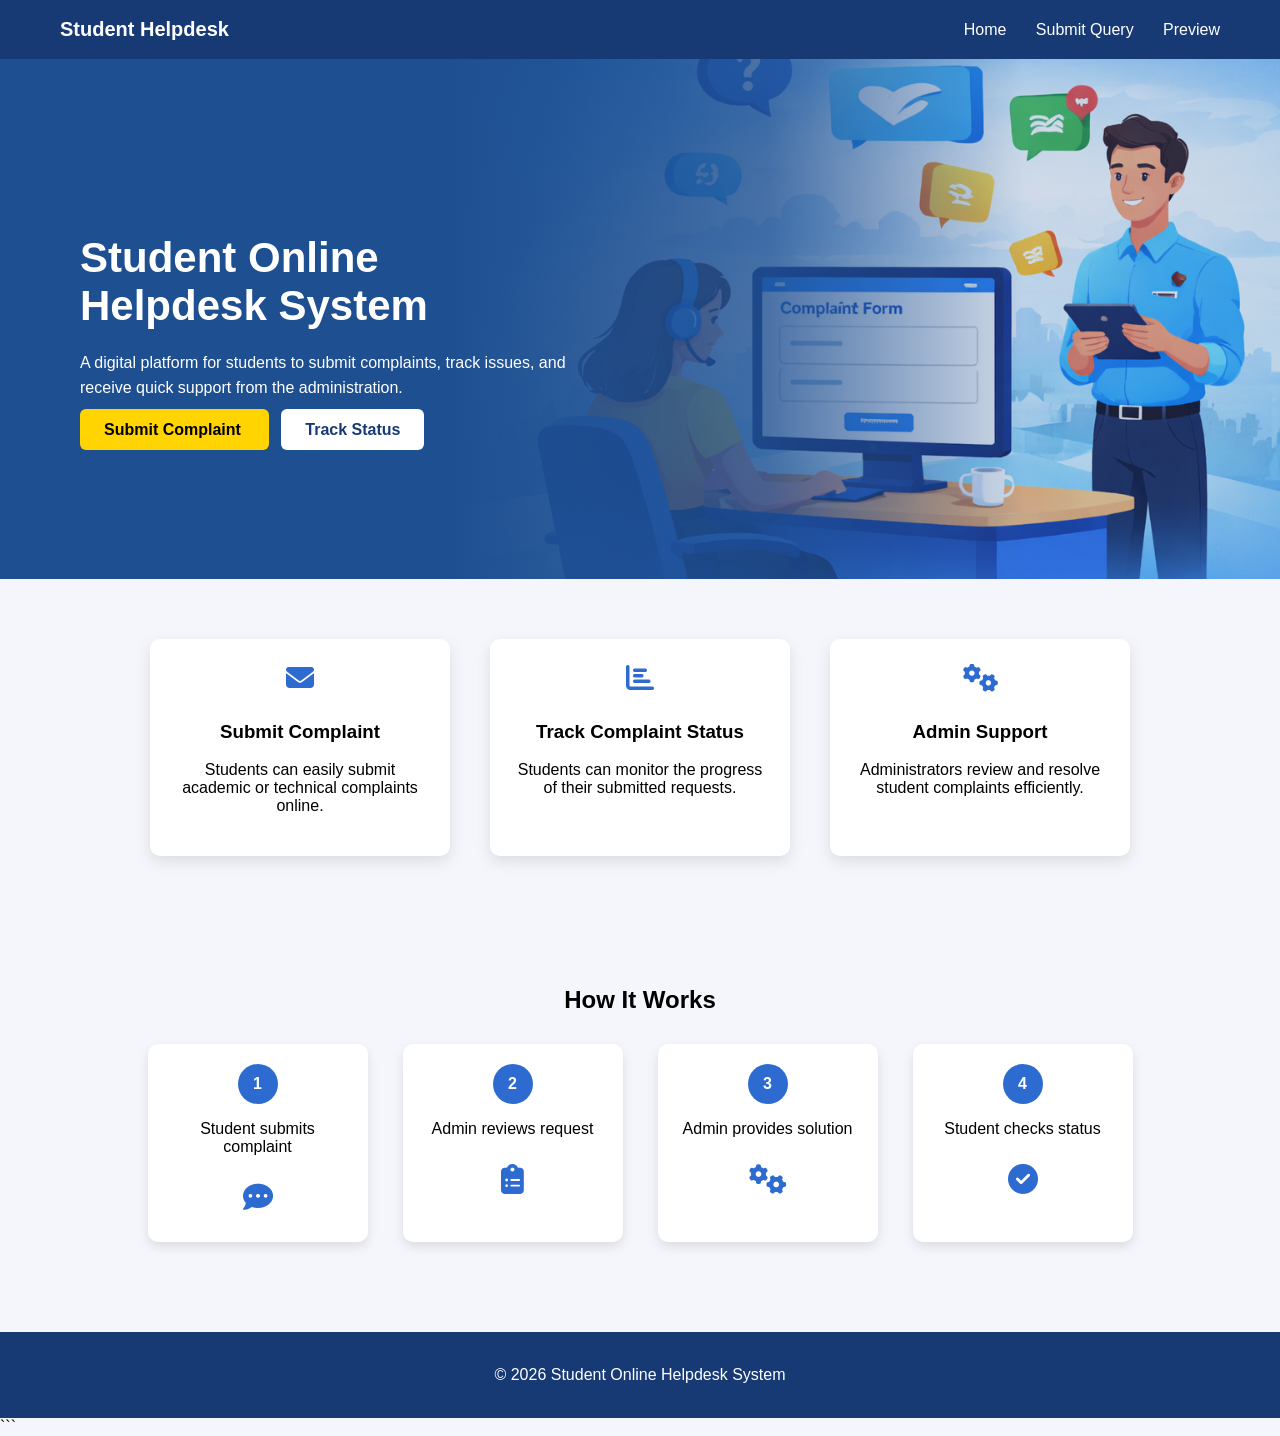
==== index.html @ 587d03ab "Add files via upload" ====
<!DOCTYPE html>
<html>
<head>
<title>Student Online Helpdesk System</title>
<link rel="stylesheet" href="style.css">
<link rel="stylesheet" href="https://cdnjs.cloudflare.com/ajax/libs/font-awesome/6.5.0/css/all.min.css">
</head>
<body>

<div class="navbar">

<div class="logo">Student Helpdesk</div>

<div class="nav-links">
<a href="index.html">Home</a>
<a href="submit_query.html">Submit Query</a>
<a href="preview.html">Preview</a>
</div>

</div>

<section class="hero">

<div class="hero-content">

<h1>Student Online<br>Helpdesk System</h1>

<p>
A digital platform for students to submit complaints,
track issues, and receive quick support from the administration.
</p>

<div class="hero-buttons">

<a class="btn-yellow" href="submit_query.html">
Submit Complaint
</a>

<a class="btn-white" href="preview.html">
Track Status
</a>

</div>

</div>

</section>


<div class="features">

<div class="card">
<i class="fas fa-envelope icon"></i>
<h3>Submit Complaint</h3>
<p>Students can easily submit academic or technical complaints online.</p>
</div>

<div class="card">
<i class="fas fa-chart-bar icon"></i>
<h3>Track Complaint Status</h3>
<p>Students can monitor the progress of their submitted requests.</p>
</div>

<div class="card">
<i class="fas fa-cogs icon"></i>
<h3>Admin Support</h3>
<p>Administrators review and resolve student complaints efficiently.</p>
</div>

</div>

</section>


<section class="how">

<h2>How It Works</h2>

<div class="steps">

<div class="step">
<div class="circle">1</div>
<p>Student submits complaint</p>
<i class="fas fa-comment-dots step-icon"></i>
</div>

<div class="step">
<div class="circle">2</div>
<p>Admin reviews request</p>
<i class="fas fa-clipboard-list step-icon"></i>
</div>

<div class="step">
<div class="circle">3</div>
<p>Admin provides solution</p>
<i class="fas fa-cogs step-icon"></i>
</div>

<div class="step">
<div class="circle">4</div>
<p>Student checks status</p>
<i class="fas fa-check-circle step-icon"></i>
</div>

</div>
</section>


<footer class="footer">
<p>© 2026 Student Online Helpdesk System</p>
</footer>

</body>
</html>
```
---- style.css ----
body{
margin:0;
font-family:Arial, sans-serif;
background:#f4f6fb;
}

/* NAVBAR */

.navbar{
display:flex;
justify-content:space-between;
align-items:center;
background:#173a75;
padding:18px 60px;
color:white;
}

.logo{
font-size:20px;
font-weight:bold;
}

.nav-links a{
color:white;
margin-left:25px;
text-decoration:none;
font-weight:500;
}


/* HERO SECTION */

.hero{
height:520px;
display:flex;
align-items:center;
padding-left:80px;

background:
linear-gradient(90deg,#1e4f91 35%, rgba(30,79,145,0.8) 60%, rgba(30,79,145,0.2) 80%),
url("images/helpdesk-bg.png");

background-size:cover;
background-position:right center;
background-repeat:no-repeat;

color:white;
}

.hero-content{
max-width:520px;
}

.hero-content h1{
font-size:42px;
margin-bottom:20px;
}

.hero-content p{
line-height:1.6;
}

.hero-buttons{
margin-top:20px;
}

.btn-yellow{
background:#ffd400;
padding:12px 24px;
border-radius:6px;
text-decoration:none;
color:black;
font-weight:bold;
margin-right:10px;
}

.btn-white{
background:white;
padding:12px 24px;
border-radius:6px;
text-decoration:none;
color:#1e4f91;
font-weight:bold;
}


/* BUTTONS */

.btn-yellow{
background:#ffd400;
color:black;
padding:12px 24px;
border-radius:6px;
text-decoration:none;
font-weight:bold;
margin-right:12px;
}

.btn-white{
background:white;
color:#173a75;
padding:12px 24px;
border-radius:6px;
text-decoration:none;
font-weight:bold;
}


/* FEATURES */

.features{
display:flex;
justify-content:center;
gap:40px;
padding:60px;
background:#f4f6fb;
}

.card{
background:white;
width:250px;
padding:25px;
border-radius:10px;
box-shadow:0 6px 15px rgba(0,0,0,0.1);
text-align:center;
}


/* HOW IT WORKS */

.how{
text-align:center;
padding:50px;
}

.steps{
display:flex;
justify-content:center;
gap:35px;
margin-top:30px;
}

.step{
background:white;
padding:20px;
width:180px;
border-radius:10px;
box-shadow:0 5px 12px rgba(0,0,0,0.1);
}

.circle{
background:#2e6bd1;
color:white;
width:40px;
height:40px;
border-radius:50%;
display:flex;
align-items:center;
justify-content:center;
margin:auto;
margin-bottom:10px;
font-weight:bold;
}


/* FOOTER */

.footer{
background:#173a75;
color:white;
text-align:center;
padding:18px;
margin-top:40px;
}

.icon{
font-size:28px;
color:#2e6bd1;
margin-bottom:10px;
}

.step-icon{
font-size:30px;
color:#2e6bd1;
margin:10px 0;
}

/* ========================= */
/* QUERY FORM PAGE */
/* ========================= */

.query-container{
display:flex;
justify-content:center;
align-items:center;
padding:60px;
}

.query-box{
background:white;
width:450px;
padding:30px;
border-radius:10px;
box-shadow:0 6px 15px rgba(0,0,0,0.1);
}

.query-box h2{
text-align:center;
margin-bottom:20px;
}

.query-box label{
display:block;
margin-top:10px;
font-weight:bold;
}

.query-box input,
.query-box select,
.query-box textarea{
width:100%;
padding:10px;
margin-top:5px;
border-radius:5px;
border:1px solid #ccc;
}

.query-box button{
margin-top:20px;
width:100%;
padding:12px;
background:#2e6bd1;
color:white;
border:none;
border-radius:6px;
font-size:16px;
cursor:pointer;
}

/* ========================= */
/* TABLE PAGE */
/* ========================= */

.table-container{
padding:60px;
text-align:center;
}

.table-container table{
margin:auto;
border-collapse:collapse;
width:70%;
background:white;
box-shadow:0 6px 15px rgba(0,0,0,0.1);
}

table th,
table td{
padding:12px;
border-bottom:1px solid #ddd;
}

table th{
background:#173a75;
color:white;
}

.pending{
color:orange;
font-weight:bold;
}

.solved{
color:green;
font-weight:bold;
}

/* ========================= */
/* LOGIN PAGE */
/* ========================= */

.container{
display:flex;
height:100vh;
}

.left{
flex:1;
background:#173a75;
color:white;
display:flex;
flex-direction:column;
justify-content:center;
align-items:center;
}

.right{
flex:1;
display:flex;
justify-content:center;
align-items:center;
background:#f4f6fb;
}

.login-box{
background:white;
padding:40px;
border-radius:10px;
box-shadow:0 6px 15px rgba(0,0,0,0.1);
width:300px;
}

.login-box input{
width:100%;
padding:10px;
margin-top:10px;
border-radius:5px;
border:1px solid #ccc;
}

.login-box button{
margin-top:20px;
width:100%;
padding:10px;
background:#2e6bd1;
color:white;
border:none;
border-radius:5px;
}
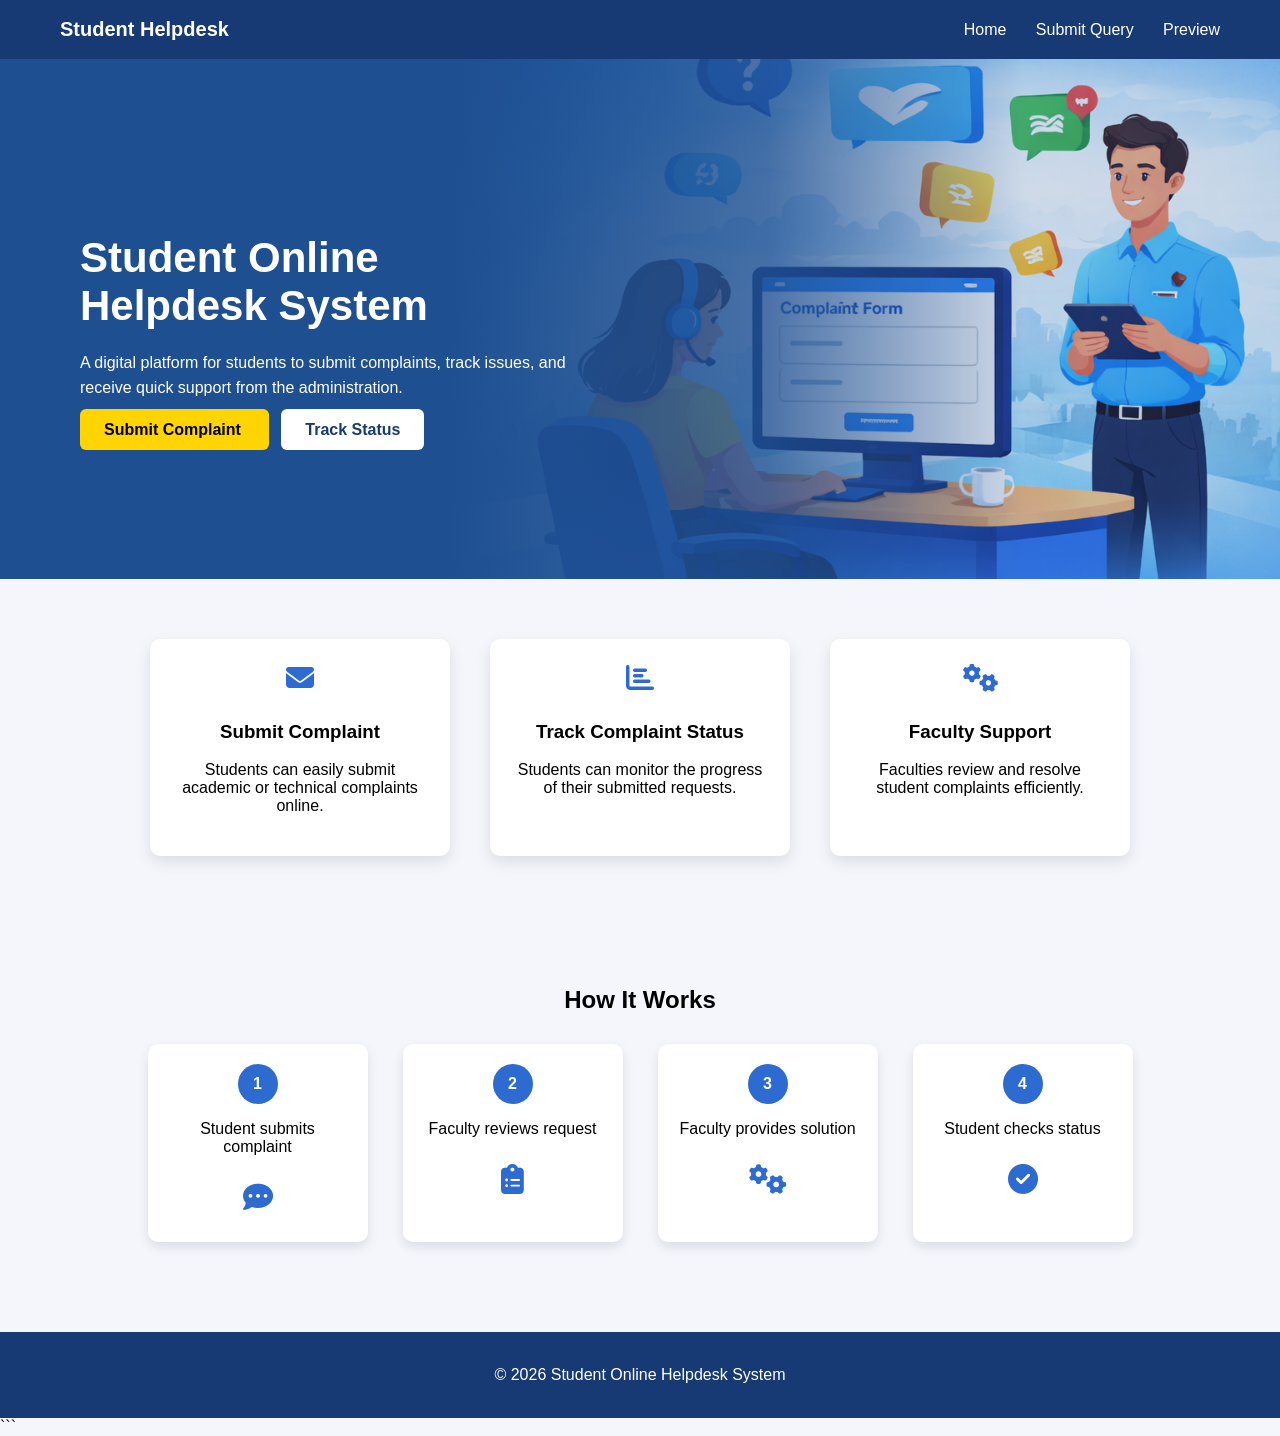
==== commit 33ab6e7e: "Update index.html" ====
--- a/index.html
+++ b/index.html
@@ -64,8 +64,8 @@
 
 <div class="card">
 <i class="fas fa-cogs icon"></i>
-<h3>Admin Support</h3>
-<p>Administrators review and resolve student complaints efficiently.</p>
+<h3>Faculty Support</h3>
+<p>Faculties review and resolve student complaints efficiently.</p>
 </div>
 
 </div>
@@ -87,13 +87,13 @@
 
 <div class="step">
 <div class="circle">2</div>
-<p>Admin reviews request</p>
+<p>Faculty reviews request</p>
 <i class="fas fa-clipboard-list step-icon"></i>
 </div>
 
 <div class="step">
 <div class="circle">3</div>
-<p>Admin provides solution</p>
+<p>Faculty provides solution</p>
 <i class="fas fa-cogs step-icon"></i>
 </div>
 
@@ -114,3 +114,4 @@
 </body>
 </html>
 ```
+
--- a/style.css
+++ b/style.css
@@ -275,13 +275,11 @@
 font-weight:bold;
 }
 
-/* ========================= */
-/* LOGIN PAGE */
-/* ========================= */
+/* LOGIN PAGE IMPROVEMENT */
 
 .container{
 display:flex;
-height:100vh;
+height:calc(100vh - 70px);
 }
 
 .left{
@@ -292,6 +290,22 @@
 flex-direction:column;
 justify-content:center;
 align-items:center;
+text-align:center;
+}
+
+.left h1{
+font-size:34px;
+margin-bottom:10px;
+}
+
+.left p{
+opacity:0.8;
+}
+
+.login-icon{
+font-size:60px;
+margin-top:20px;
+opacity:0.8;
 }
 
 .right{
@@ -305,25 +319,47 @@
 .login-box{
 background:white;
 padding:40px;
-border-radius:10px;
-box-shadow:0 6px 15px rgba(0,0,0,0.1);
-width:300px;
+border-radius:12px;
+box-shadow:0 10px 25px rgba(0,0,0,0.15);
+width:320px;
+}
+
+.login-box h2{
+margin-bottom:20px;
+}
+
+.input-box{
+position:relative;
+}
+
+.input-box i{
+position:absolute;
+left:10px;
+top:12px;
+color:#888;
 }
 
 .login-box input{
 width:100%;
-padding:10px;
-margin-top:10px;
-border-radius:5px;
+padding:10px 10px 10px 35px;
+border-radius:6px;
 border:1px solid #ccc;
+margin-top:5px;
 }
 
 .login-box button{
 margin-top:20px;
 width:100%;
-padding:10px;
+padding:12px;
 background:#2e6bd1;
 color:white;
 border:none;
-border-radius:5px;
-}+border-radius:6px;
+font-size:15px;
+cursor:pointer;
+transition:0.3s;
+}
+
+.login-box button:hover{
+background:#1f4fa5;
+}
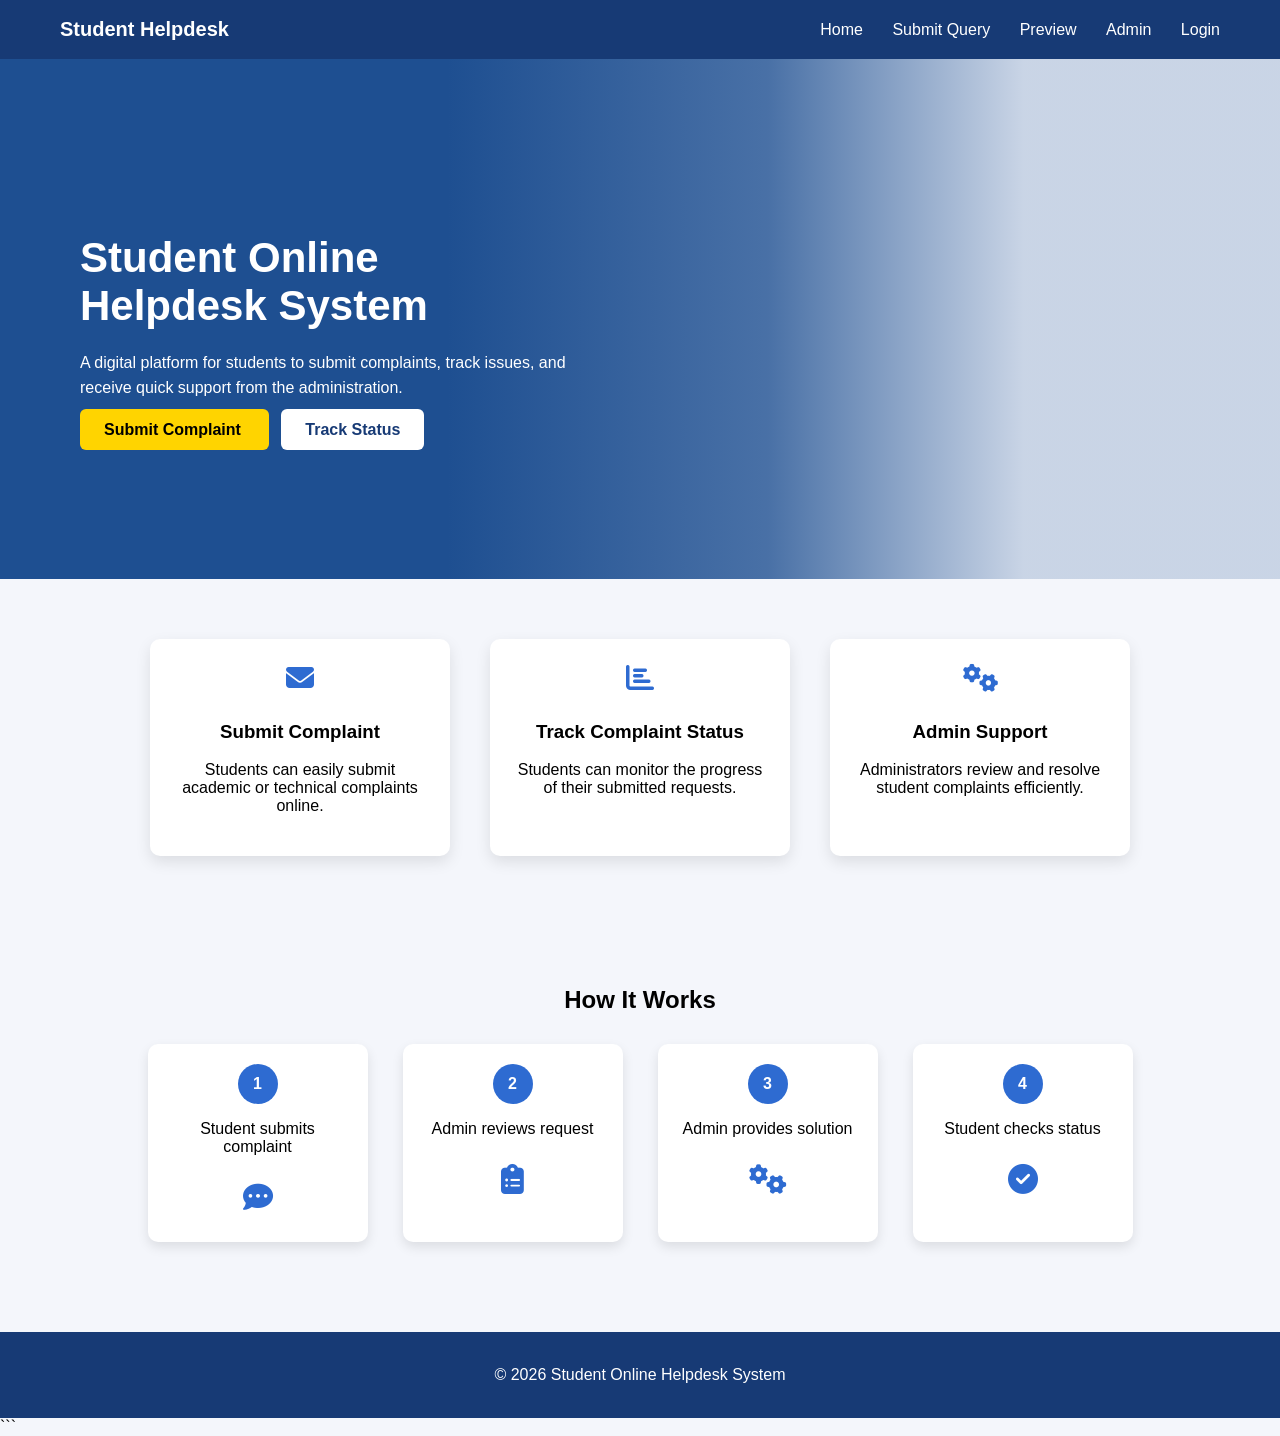
==== commit c2660b1c: "Add files via upload" ====
--- a/index.html
+++ b/index.html
@@ -13,9 +13,11 @@
 <div class="logo">Student Helpdesk</div>
 
 <div class="nav-links">
-<a href="index.html">Home</a>
-<a href="submit_query.html">Submit Query</a>
-<a href="preview.html">Preview</a>
+  <a href="index.html">Home</a>
+  <a href="submit_query.html">Submit Query</a>
+  <a href="preview.html">Preview</a>
+  <a href="admin.html">Admin</a>
+  <a href="login.html">Login</a>
 </div>
 
 </div>
@@ -64,8 +66,8 @@
 
 <div class="card">
 <i class="fas fa-cogs icon"></i>
-<h3>Faculty Support</h3>
-<p>Faculties review and resolve student complaints efficiently.</p>
+<h3>Admin Support</h3>
+<p>Administrators review and resolve student complaints efficiently.</p>
 </div>
 
 </div>
@@ -87,13 +89,13 @@
 
 <div class="step">
 <div class="circle">2</div>
-<p>Faculty reviews request</p>
+<p>Admin reviews request</p>
 <i class="fas fa-clipboard-list step-icon"></i>
 </div>
 
 <div class="step">
 <div class="circle">3</div>
-<p>Faculty provides solution</p>
+<p>Admin provides solution</p>
 <i class="fas fa-cogs step-icon"></i>
 </div>
 
@@ -114,4 +116,3 @@
 </body>
 </html>
 ```
-
--- a/style.css
+++ b/style.css
@@ -275,11 +275,13 @@
 font-weight:bold;
 }
 
-/* LOGIN PAGE IMPROVEMENT */
+/* ========================= */
+/* LOGIN PAGE */
+/* ========================= */
 
 .container{
 display:flex;
-height:calc(100vh - 70px);
+height:100vh;
 }
 
 .left{
@@ -290,22 +292,6 @@
 flex-direction:column;
 justify-content:center;
 align-items:center;
-text-align:center;
-}
-
-.left h1{
-font-size:34px;
-margin-bottom:10px;
-}
-
-.left p{
-opacity:0.8;
-}
-
-.login-icon{
-font-size:60px;
-margin-top:20px;
-opacity:0.8;
 }
 
 .right{
@@ -319,47 +305,60 @@
 .login-box{
 background:white;
 padding:40px;
-border-radius:12px;
-box-shadow:0 10px 25px rgba(0,0,0,0.15);
-width:320px;
-}
-
-.login-box h2{
-margin-bottom:20px;
-}
-
-.input-box{
-position:relative;
-}
-
-.input-box i{
-position:absolute;
-left:10px;
-top:12px;
-color:#888;
+border-radius:10px;
+box-shadow:0 6px 15px rgba(0,0,0,0.1);
+width:300px;
 }
 
 .login-box input{
 width:100%;
-padding:10px 10px 10px 35px;
-border-radius:6px;
+padding:10px;
+margin-top:10px;
+border-radius:5px;
 border:1px solid #ccc;
-margin-top:5px;
 }
 
 .login-box button{
 margin-top:20px;
 width:100%;
-padding:12px;
+padding:10px;
 background:#2e6bd1;
 color:white;
 border:none;
-border-radius:6px;
-font-size:15px;
-cursor:pointer;
-transition:0.3s;
-}
-
-.login-box button:hover{
-background:#1f4fa5;
-}
+border-radius:5px;
+}
+
+/* LOGIN HEADER */
+.login-header{
+  position: absolute;
+  top: 0;
+  left: 0;
+  width: 100%;
+  display: flex;
+  justify-content: space-between;
+  align-items: center;
+  padding: 20px 40px;
+  box-sizing: border-box;
+}
+
+/* LOGO */
+.login-header .logo{
+  color: white;
+  font-size: 20px;
+  font-weight: bold;
+}
+
+/* HOME BUTTON */
+.home-btn{
+  text-decoration: none;
+  background: white;
+  color: #173a75;
+  padding: 8px 16px;
+  border-radius: 6px;
+  font-weight: bold;
+  transition: 0.3s;
+}
+
+.home-btn:hover{
+  background: #ffd400;
+}
